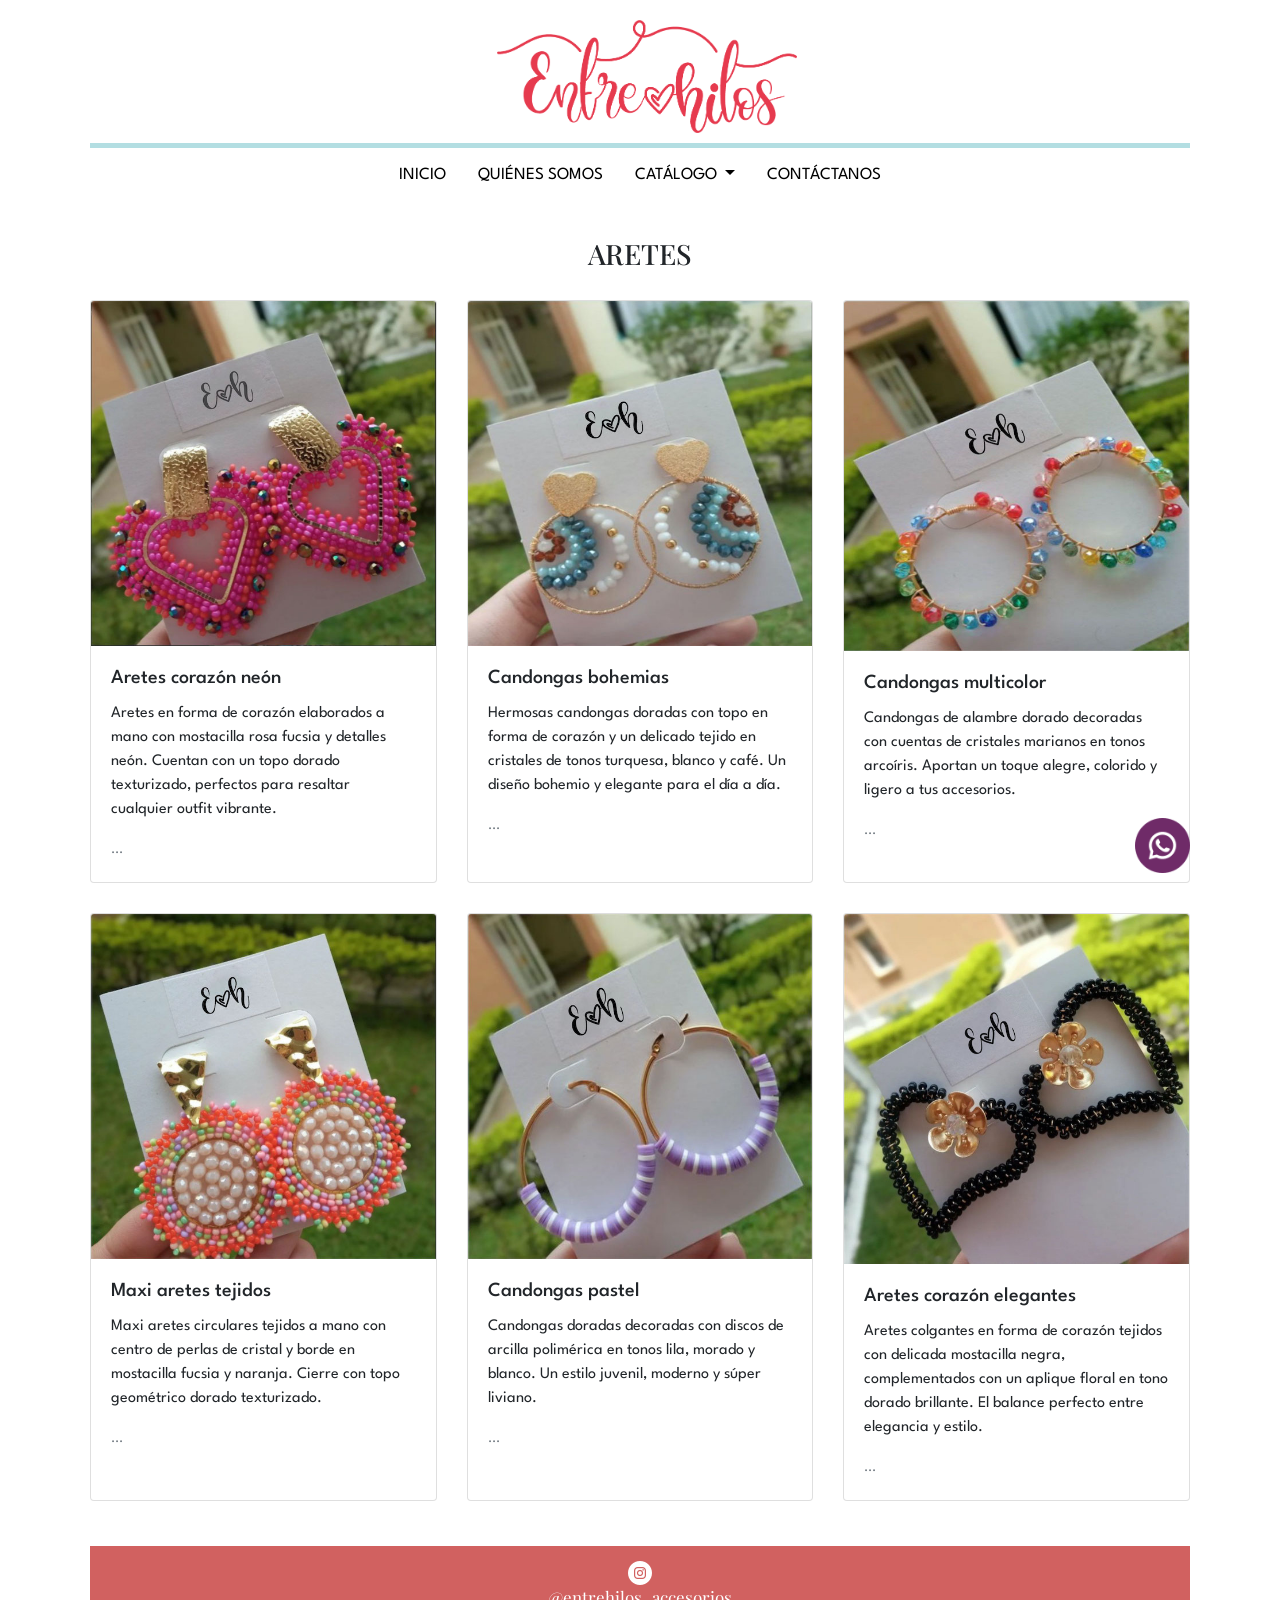
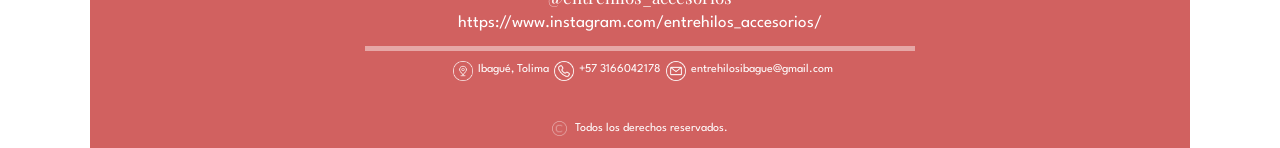
==== aretes.html @ 677ac9d8 "Add files via upload" ====
<!doctype html>
<html lang="en">
  <head>
    <!-- Required meta tags -->
    <meta charset="utf-8">
    <meta name="viewport" content="width=device-width, initial-scale=1, shrink-to-fit=no">
    <link rel="icon" type="image/png" href="Imagenes/favicon.png">

    <link rel="preconnect" href="https://fonts.googleapis.com">
    <link rel="preconnect" href="https://fonts.gstatic.com" crossorigin>
    <link href="https://fonts.googleapis.com/css2?family=Josefin+Sans:wght@300&family=League+Spartan:wght@300&family=Playfair+Display&display=swap" rel="stylesheet">

    <!-- Bootstrap CSS -->
    <!--<link rel="stylesheet" href="https://cdn.jsdelivr.net/npm/bootstrap@4.6.2/dist/css/bootstrap.min.css" integrity="sha384-xOolHFLEh07PJGoPkLv1IbcEPTNtaed2xpHsD9ESMhqIYd0nLMwNLD69Npy4HI+N" crossorigin="anonymous">-->

   <link rel="stylesheet" href="css/bootstrap.min.css">
   <link rel="stylesheet" href="css/Catalogo.css">


    <title>Entre Hilos</title>
  </head>


  <body>
    
    <div id="wpfixed_bg" style="width: 80px;">
      <a href="https://api.whatsapp.com/send?phone=573166042178
    "><img src="Imagenes/whatsapp_fixed.png" alt="" class="whatsapp"></a>
    </div>

    <div id="contenedor">


       
     <header class="sticky">
         <a href="Inicio2.0.html"><img class="logoppal" src="imagenes/Recurso 3.png" alt="" ></a>
     </header>


     <nav class="navegador">
    <div class="barrita" style="background-color: #b3dee2; height: 5px; margin-top: 10px; margin-bottom: 7px;">
    </div>

    <ul class="nav justify-content-center">
      <li class="nav-item">
        <a class="nav-link active" href="Inicio2.0.html">INICIO</a>
      </li>

      <li class="nav-item">
        <a class="nav-link" href="Quienes_somos.html">QUIÉNES SOMOS</a>
      </li>

      <li class="nav-item dropdown">
        <a class="nav-link dropdown-toggle" href="#" id="navbarDropdown" role="button" data-toggle="dropdown" aria-haspopup="true" aria-expanded="false">
        CATÁLOGO
        </a>
        <div class="dropdown-menu" aria-labelledby="navbarDropdown">
          <a class="dropdown-item" href="aretes.html">ARETES</a>
 
         <div class="dropdown-divider"></div>
         <a class="dropdown-item" href="collares.html">COLLARES</a>
         <div class="dropdown-divider"></div>
         <a class="dropdown-item" href="Strapphones.html">STRAP PHONES</a>
         <div class="dropdown-divider"></div>
         <a class="dropdown-item" href="Manillas.html">MANILLAS</a>

        </div>
      </li>

      <li class="nav-item">
        <a class="nav-link" href="Contactanos.html">CONTÁCTANOS</a>
      </li>

    </ul>

     </nav>
    

    <main id="f1">

      <h3 Style="font-family: 'Playfair Display', serif; text-align: center; margin-top: 20px; margin-bottom: 20px;">ARETES</h3> 


     <div class="card-deck" style="margin-top: 30px;">
      <div class="card" >
        <img src="imagenes/aretes/15.jpg" class="card-img-top" alt="..." >
        <div class="card-body">
          <h5 class="card-title">Aretes corazón neón</h5>
          <p class="card-text">Aretes en forma de corazón elaborados a mano con mostacilla rosa fucsia y detalles neón. Cuentan con un topo dorado texturizado, perfectos para resaltar cualquier outfit vibrante.</p>
          <p class="card-text"><small class="text-muted">...</small></p>
        </div>
      </div>
      
      <div class="card">
        <img src="imagenes/aretes/2.jpg" class="card-img-top" alt="..." >
        <div class="card-body">
          <h5 class="card-title">Candongas bohemias</h5>
          <p class="card-text">Hermosas candongas doradas con topo en forma de corazón y un delicado tejido en cristales de tonos turquesa, blanco y café. Un diseño bohemio y elegante para el día a día.</p>
          <p class="card-text"><small class="text-muted">...</small></p>
        </div>
      </div>
      <div class="card">
        <img src="Imagenes/aretes/3.jpg" class="card-img-top" alt="..." >
        <div class="card-body">
          <h5 class="card-title">Candongas multicolor</h5>
          <p class="card-text">Candongas de alambre dorado decoradas con cuentas de cristales marianos en tonos arcoíris. Aportan un toque alegre, colorido y ligero a tus accesorios.</p>
          <p class="card-text"><small class="text-muted">...</small></p>
        </div>
      </div>
    </div>
    <div class="card-deck" style="margin-top: 30px;">
      <div class="card" >
        <img src="imagenes/aretes/5.jpg" class="card-img-top" alt="..." >
        <div class="card-body">
          <h5 class="card-title">Maxi aretes tejidos</h5>
          <p class="card-text">Maxi aretes circulares tejidos a mano con centro de perlas de cristal y borde en mostacilla fucsia y naranja. Cierre con topo geométrico dorado texturizado.</p>
          <p class="card-text"><small class="text-muted">...</small></p>
        </div>
      </div>
      <div class="card">
        <img src="imagenes/aretes/6.jpg" class="card-img-top" alt="..." >
        <div class="card-body">
          <h5 class="card-title">Candongas pastel</h5>
          <p class="card-text">Candongas doradas decoradas con discos de arcilla polimérica en tonos lila, morado y blanco. Un estilo juvenil, moderno y súper liviano.</p>
          <p class="card-text"><small class="text-muted">...</small></p>
        </div>
      </div>
      <div class="card">
        <img src="Imagenes/aretes/8.jpg" class="card-img-top" alt="..." >
        <div class="card-body">
          <h5 class="card-title">Aretes corazón elegantes</h5>
          <p class="card-text">Aretes colgantes en forma de corazón tejidos con delicada mostacilla negra, complementados con un aplique floral en tono dorado brillante. El balance perfecto entre elegancia y estilo.</p>
          <p class="card-text"><small class="text-muted">...</small></p>
        </div>
      </div>
    </div>

    </main>


    
 
 

    
    <footer style="background-color: #d16160; color: white; margin-top: 15px; padding-top: 15px; ">

      <div class="redes">
          <a href="https://www.instagram.com/entrehilos_accesorios/" target="_blank"> <img src="imagenes/instagram (1).png" alt=""></a>

          <a href="https://www.instagram.com/entrehilos_accesorios/" class="perfilig" style="font-family: 'Playfair Display', serif;" target="_blank">@entrehilos_accesorios</a>
  
          <a href="https://www.instagram.com/entrehilos_accesorios/" class="perfilig
          " target="_blank">https://www.instagram.com/entrehilos_accesorios/</a>
      </div>

      <div style="background-color: rgba(255, 255, 255, 0.438); height: 5px; width: 50%; margin-top: 10px;"></div>

      <div class="info" style="font-family: 'Josefin Sans', sans-serif; margin: 10px;" >
        <img class="iconos" src="imagenes/ubicacion.png" alt="">  <p class="ftrr">Ibagué, Tolima</p>
        <img class="iconos" src="imagenes/llamada.png" alt=""> <p class="ftrr">+57 3166042178 </p>
        <img class="iconos"  src="imagenes/email.png" alt=""> <p class="ftrr">entrehilosibague@gmail.com</p> 
      </div>

      <div class="copyright"><img class="cpr" src="imagenes/derechos-de-autor (1).png" alt="">Todos los derechos reservados.</div>
    </footer>


    </div>





    <!-- Optional JavaScript; choose one of the two! -->

    <!-- Option 1: jQuery and Bootstrap Bundle (includes Popper) -->
    <script src="https://cdn.jsdelivr.net/npm/jquery@3.5.1/dist/jquery.slim.min.js" integrity="sha384-DfXdz2htPH0lsSSs5nCTpuj/zy4C+OGpamoFVy38MVBnE+IbbVYUew+OrCXaRkfj" crossorigin="anonymous"></script>
    <script src="https://cdn.jsdelivr.net/npm/bootstrap@4.6.2/dist/js/bootstrap.bundle.min.js" integrity="sha384-Fy6S3B9q64WdZWQUiU+q4/2Lc9npb8tCaSX9FK7E8HnRr0Jz8D6OP9dO5Vg3Q9ct" crossorigin="anonymous"></script>

    <!-- Option 2: Separate Popper and Bootstrap JS -->
    <!--
    <script src="https://cdn.jsdelivr.net/npm/jquery@3.5.1/dist/jquery.slim.min.js" integrity="sha384-DfXdz2htPH0lsSSs5nCTpuj/zy4C+OGpamoFVy38MVBnE+IbbVYUew+OrCXaRkfj" crossorigin="anonymous"></script>
    <script src="https://cdn.jsdelivr.net/npm/popper.js@1.16.1/dist/umd/popper.min.js" integrity="sha384-9/reFTGAW83EW2RDu2S0VKaIzap3H66lZH81PoYlFhbGU+6BZp6G7niu735Sk7lN" crossorigin="anonymous"></script>
    <script src="https://cdn.jsdelivr.net/npm/bootstrap@4.6.2/dist/js/bootstrap.min.js" integrity="sha384-+sLIOodYLS7CIrQpBjl+C7nPvqq+FbNUBDunl/OZv93DB7Ln/533i8e/mZXLi/P+" crossorigin="anonymous"></script>
    -->

    <script src="js/bootstrap.min.js"></script>
  </body>
</html>
---- css/Catalogo.css ----
*{
    font-family: 'League Spartan', sans-serif;
    }



.whatsapp{
    width: 55px;
    position: fixed;
    bottom: 3%;
    right:7%;
    z-index: 99999 !important;
    
}
.whatsapp:hover{
    width: 64px;
    position: fixed;
    bottom: 3%;
    right: 7%;
     
  }
    
  
#contenedor{
    display: grid;
    grid-template-areas:
    "hdr"
    "nav"
    "sct"
    "main"
    "ftr";
   
    margin-left: 7%;
    margin-right: 7%;
}

#contenedor > header {
    grid-area: hdr ;
    margin-top: 20px;
    
}
.logoppal{
    width: 300px; height: auto ;
    margin-left: 37%;
    margin-right: 40%;
    
}


#contenedor > nav{
    grid-area: nav;
    z-index: 99999 !important;

}

.navegador{
  position: -webkit-sticky;
  position: sticky;
  top: 0;
  background-color: white;
  margin-bottom: 20px;
  
}

.dropdown:hover .dropdown-menu {
    display: block;}

.dropdown-item:visited{color: black;}
.dropdown-item:hover{ color: black; background-color:#b3dee22f ;}
.dropdown-item:link{color: black;}


.nav-link{font-size: 17px;}
.nav-link:hover{
    color: black;
    size: 20px; 
    border-radius: 25px;
    background-color:#b3dee22f ;
}.nav-link:visited{color: black;}
.nav-link:link{color: black;}

#contenedor > main{
    grid-area: main;
    
}
.card-deck{margin-bottom: 30px;}
.card-img-top{ max-width:350px; max-height: 350px;}
   


#contenedor > footer {
    grid-area: ftr;

    display: flex;
    flex-direction: column;
    justify-content: space-around;
    text-align: center;
    font-size: 12px;
    align-items: center;
    padding-bottom: 10px;
}
.iconos{width: 20px;height: 20px; margin-left: 5px;margin-right: 5px;}

.info{
    display: flex;
    flex-direction: row;
 align-content: center;
}

.colorlink{color: white;}
.redes{
    display: flex;
    justify-content: center;
    color: white;
    flex-direction: column;
}
.perfilig{font-size: 17px;}
a:hover{color: white;}
a:visited{color: white;}
a:link{color: white;}

.copyright{margin-top: 15px;}
.cpr{width: 15px;
margin-right: 8px;}

@media(max-width:500px){
    #contenedor{margin-left: 5%; margin-right: 2%;}
    .logoppal{margin-left: 15%;
    }
    .info{display: flex;
    flex-direction: column;}
    #contenedor > footer{
        display: flex;
        flex-direction: column;
        align-content: center;
    }
    .iconos{margin-left: 45%;}
    .whatsapp{width: 50px;}

}
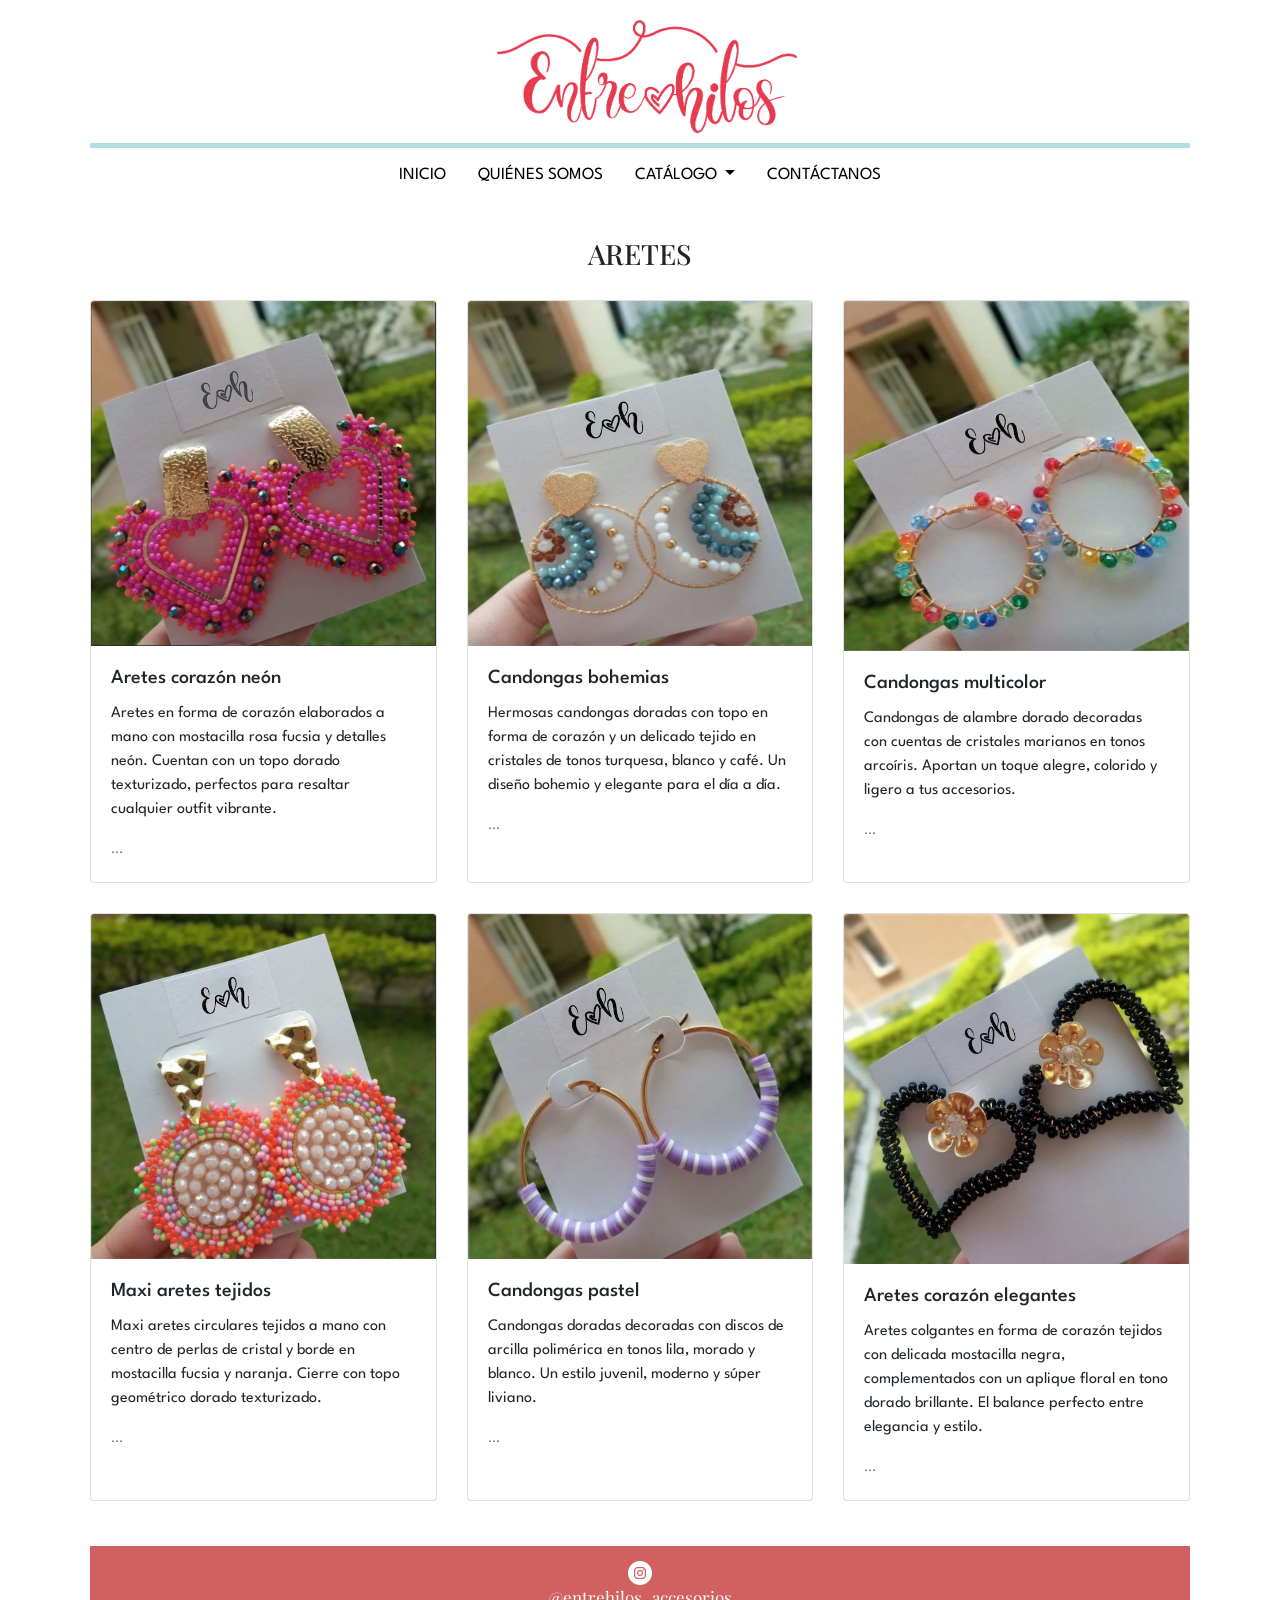
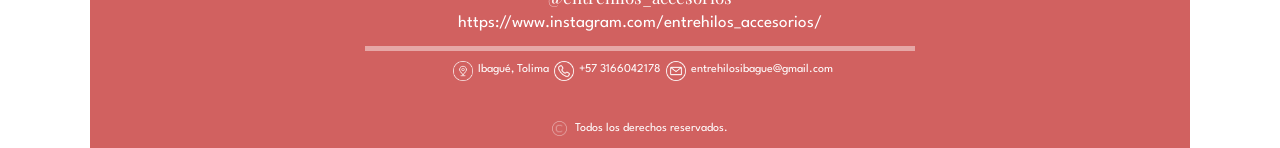
==== commit a7447dbb: "Add files via upload" ====
--- a/aretes.html
+++ b/aretes.html
@@ -100,7 +100,7 @@
         </div>
       </div>
       <div class="card">
-        <img src="Imagenes/aretes/3.jpg" class="card-img-top" alt="..." >
+        <img src="imagenes/aretes/3.jpg" class="card-img-top" alt="..." >
         <div class="card-body">
           <h5 class="card-title">Candongas multicolor</h5>
           <p class="card-text">Candongas de alambre dorado decoradas con cuentas de cristales marianos en tonos arcoíris. Aportan un toque alegre, colorido y ligero a tus accesorios.</p>
@@ -126,7 +126,7 @@
         </div>
       </div>
       <div class="card">
-        <img src="Imagenes/aretes/8.jpg" class="card-img-top" alt="..." >
+        <img src="imagenes/aretes/8.jpg" class="card-img-top" alt="..." >
         <div class="card-body">
           <h5 class="card-title">Aretes corazón elegantes</h5>
           <p class="card-text">Aretes colgantes en forma de corazón tejidos con delicada mostacilla negra, complementados con un aplique floral en tono dorado brillante. El balance perfecto entre elegancia y estilo.</p>
